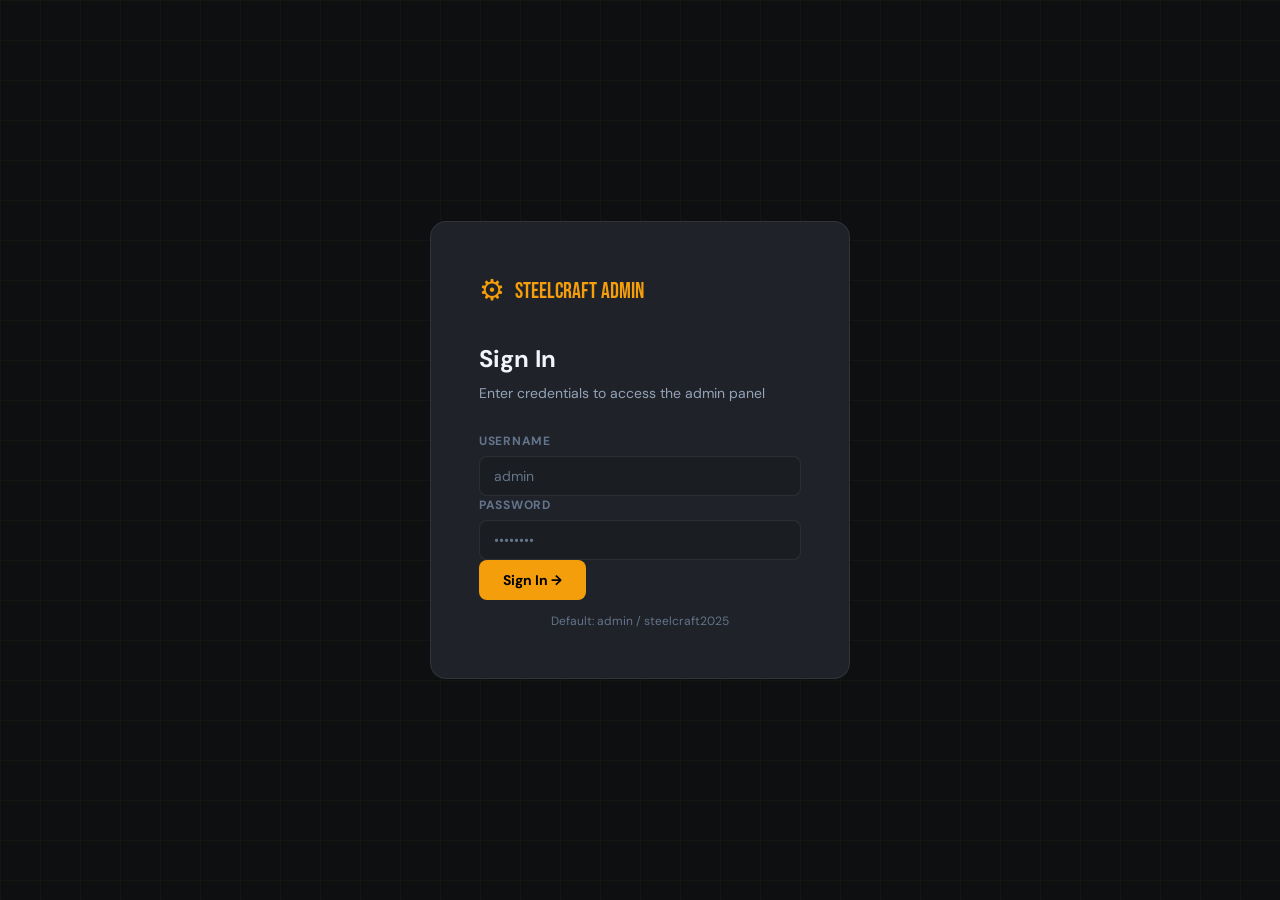
==== Admin.html @ 8d5dea6c "Add files via upload" ====
<!DOCTYPE html>
<html lang="en">
<head>
  <meta charset="UTF-8" />
  <meta name="viewport" content="width=device-width, initial-scale=1.0" />
  <title>SteelCraft Admin Panel</title>
  <link rel="preconnect" href="https://fonts.googleapis.com" />
  <link href="https://fonts.googleapis.com/css2?family=Bebas+Neue&family=DM+Sans:wght@300;400;500;600;700&family=DM+Mono:wght@400;500&display=swap" rel="stylesheet" />
  <link rel="stylesheet" href="admin.css" />
</head>
<body>

<!-- LOGIN SCREEN -->
<div id="loginScreen" class="login-screen">
  <div class="login-box">
    <div class="login-logo">
      <span>⚙</span>
      <span class="logo-text">STEEL<em>CRAFT</em> ADMIN</span>
    </div>
    <h2>Sign In</h2>
    <p class="login-sub">Enter credentials to access the admin panel</p>
    <div class="login-form">
      <div class="field-group">
        <label>Username</label>
        <input type="text" id="loginUser" placeholder="admin" />
      </div>
      <div class="field-group">
        <label>Password</label>
        <input type="password" id="loginPass" placeholder="••••••••" />
      </div>
      <div class="login-error hidden" id="loginError">Invalid credentials. Try: admin / steelcraft2025</div>
      <button class="btn-primary" onclick="doLogin()">Sign In →</button>
      <p class="login-hint">Default: admin / steelcraft2025</p>
    </div>
  </div>
</div>

<!-- ADMIN APP -->
<div id="adminApp" class="admin-app hidden">

  <!-- Sidebar -->
  <aside class="sidebar" id="sidebar">
    <div class="sb-logo">
      <span>⚙</span>
      <span class="logo-text">STEEL<em>CRAFT</em></span>
    </div>
    <nav class="sb-nav">
      <button class="sb-link active" data-panel="dashboard">📊 Dashboard</button>
      <button class="sb-link" data-panel="machines">⚙️ Machines</button>
      <button class="sb-link" data-panel="gallery">🖼️ Gallery</button>
      <button class="sb-link" data-panel="reviews">⭐ Reviews</button>
      <button class="sb-link" data-panel="settings">⚙ Settings</button>
    </nav>
    <div class="sb-bottom">
      <a href="../index.html" target="_blank" class="sb-link">🌐 View Website</a>
      <button class="sb-link" onclick="logout()">🚪 Logout</button>
    </div>
  </aside>

  <!-- Main -->
  <main class="admin-main">
    <header class="admin-header">
      <button class="sidebar-toggle" id="sidebarToggle">☰</button>
      <div class="ah-title" id="panelTitle">Dashboard</div>
      <div class="ah-right">
        <span class="ah-user">👤 Admin</span>
        <button class="btn-save" id="globalSave" onclick="saveAll()">💾 Save Changes</button>
      </div>
    </header>

    <!-- DASHBOARD -->
    <div class="panel active" id="panel-dashboard">
      <div class="dash-stats">
        <div class="dash-card">
          <div class="dc-icon">⚙️</div>
          <div class="dc-num" id="statMachines">0</div>
          <div class="dc-label">Machines Listed</div>
        </div>
        <div class="dash-card">
          <div class="dc-icon">🖼️</div>
          <div class="dc-num" id="statPhotos">0</div>
          <div class="dc-label">Gallery Photos</div>
        </div>
        <div class="dash-card">
          <div class="dc-icon">⭐</div>
          <div class="dc-num" id="statReviews">0</div>
          <div class="dc-label">Customer Reviews</div>
        </div>
        <div class="dash-card">
          <div class="dc-icon">🎥</div>
          <div class="dc-num" id="statVideos">0</div>
          <div class="dc-label">Videos</div>
        </div>
      </div>
      <div class="dash-actions">
        <h3>Quick Actions</h3>
        <div class="qa-grid">
          <button class="qa-btn" onclick="switchPanel('machines')">➕ Add Machine</button>
          <button class="qa-btn" onclick="switchPanel('gallery')">📷 Upload Photo</button>
          <button class="qa-btn" onclick="switchPanel('reviews')">💬 Add Review</button>
          <button class="qa-btn" onclick="exportData()">📤 Export Data</button>
        </div>
      </div>
      <div class="dash-recent">
        <h3>Recently Added Machines</h3>
        <div class="recent-list" id="recentMachines"></div>
      </div>
    </div>

    <!-- MACHINES PANEL -->
    <div class="panel" id="panel-machines">
      <div class="panel-toolbar">
        <h2>Manage Machines</h2>
        <button class="btn-primary" onclick="showAddMachineForm()">➕ Add New Machine</button>
      </div>

      <!-- Machine Form -->
      <div class="form-card hidden" id="machineFormCard">
        <h3 id="mFormTitle">Add New Machine</h3>
        <input type="hidden" id="mFormId" />
        <div class="form-grid">
          <div class="field-group">
            <label>Machine Name *</label>
            <input type="text" id="mName" placeholder="CNC Turning Center TC-500" />
          </div>
          <div class="field-group">
            <label>Category *</label>
            <select id="mCategory">
              <option value="cnc">CNC</option>
              <option value="lathe">Lathe</option>
              <option value="welding">Welding</option>
              <option value="press">Press</option>
              <option value="drilling">Drilling</option>
              <option value="other">Other</option>
            </select>
          </div>
          <div class="field-group">
            <label>Category Label</label>
            <input type="text" id="mCategoryLabel" placeholder="CNC Machine" />
          </div>
          <div class="field-group">
            <label>Price *</label>
            <input type="text" id="mPrice" placeholder="₹18,50,000" />
          </div>
          <div class="field-group">
            <label>Badge (optional)</label>
            <input type="text" id="mBadge" placeholder="BESTSELLER / HOT / PREMIUM" />
          </div>
          <div class="field-group">
            <label>Stock Status</label>
            <select id="mStock">
              <option value="in">In Stock</option>
              <option value="out">Out of Stock</option>
            </select>
          </div>
        </div>
        <div class="field-group full">
          <label>Description *</label>
          <textarea id="mDesc" rows="3" placeholder="Detailed description of the machine..."></textarea>
        </div>
        <div class="field-group full">
          <label>Main Image URL *</label>
          <input type="url" id="mImage" placeholder="https://images.unsplash.com/..." />
        </div>
        <div class="field-group full">
          <label>Gallery Images (one URL per line)</label>
          <textarea id="mGallery" rows="4" placeholder="https://...&#10;https://...&#10;https://..."></textarea>
        </div>
        <div class="field-group full">
          <label>Technical Specifications (Key: Value, one per line)</label>
          <textarea id="mSpecs" rows="6" placeholder="Max Swing Diameter: 500 mm&#10;Spindle Speed: 3500 RPM&#10;Weight: 4200 kg"></textarea>
        </div>
        <div class="form-actions">
          <button class="btn-primary" onclick="saveMachine()">💾 Save Machine</button>
          <button class="btn-ghost" onclick="cancelMachineForm()">Cancel</button>
        </div>
      </div>

      <!-- Machines List -->
      <div class="machines-table" id="machinesTable"></div>
    </div>

    <!-- GALLERY PANEL -->
    <div class="panel" id="panel-gallery">
      <div class="panel-toolbar">
        <h2>Manage Gallery</h2>
      </div>
      <div class="gallery-admin-tabs">
        <button class="ga-tab active" data-gtab="photos">📷 Photos</button>
        <button class="ga-tab" data-gtab="videos">🎥 Videos</button>
      </div>

      <!-- Photos -->
      <div id="ga-photos">
        <div class="add-photo-form form-card">
          <h3>Add Photo</h3>
          <div class="form-grid">
            <div class="field-group">
              <label>Image URL *</label>
              <input type="url" id="gPhotoUrl" placeholder="https://images.unsplash.com/..." />
            </div>
            <div class="field-group">
              <label>Caption</label>
              <input type="text" id="gPhotoCaption" placeholder="Workshop floor, Machine view..." />
            </div>
          </div>
          <button class="btn-primary" onclick="addPhoto()">➕ Add Photo</button>
        </div>
        <div class="gallery-admin-grid" id="galleryAdminGrid"></div>
      </div>

      <!-- Videos -->
      <div id="ga-videos" class="hidden">
        <div class="add-photo-form form-card">
          <h3>Add YouTube Video</h3>
          <div class="form-grid">
            <div class="field-group">
              <label>YouTube Video ID *</label>
              <input type="text" id="gVideoId" placeholder="dQw4w9WgXcQ (from youtube.com/watch?v=...)" />
            </div>
            <div class="field-group">
              <label>Caption</label>
              <input type="text" id="gVideoCaption" placeholder="Machine demo, Customer review..." />
            </div>
          </div>
          <button class="btn-primary" onclick="addVideo()">➕ Add Video</button>
        </div>
        <div class="gallery-admin-grid" id="videoAdminGrid"></div>
      </div>
    </div>

    <!-- REVIEWS PANEL -->
    <div class="panel" id="panel-reviews">
      <div class="panel-toolbar">
        <h2>Manage Reviews</h2>
        <button class="btn-primary" onclick="showAddReviewForm()">➕ Add Review</button>
      </div>
      <div class="form-card hidden" id="reviewFormCard">
        <h3 id="rFormTitle">Add Review</h3>
        <input type="hidden" id="rFormIdx" value="-1" />
        <div class="form-grid">
          <div class="field-group">
            <label>Customer Name *</label>
            <input type="text" id="rName" placeholder="Rajesh Mehta" />
          </div>
          <div class="field-group">
            <label>Company & Location</label>
            <input type="text" id="rCompany" placeholder="Mehta Auto Parts, Pune" />
          </div>
          <div class="field-group">
            <label>Rating (1–5) *</label>
            <select id="rRating">
              <option value="5">★★★★★ (5)</option>
              <option value="4">★★★★☆ (4)</option>
              <option value="3">★★★☆☆ (3)</option>
              <option value="2">★★☆☆☆ (2)</option>
              <option value="1">★☆☆☆☆ (1)</option>
            </select>
          </div>
          <div class="field-group">
            <label>Product Purchased</label>
            <input type="text" id="rProduct" placeholder="CNC Turning Center TC-500" />
          </div>
        </div>
        <div class="field-group full">
          <label>Review Text *</label>
          <textarea id="rText" rows="4" placeholder="Customer's review..."></textarea>
        </div>
        <div class="form-actions">
          <button class="btn-primary" onclick="saveReview()">💾 Save Review</button>
          <button class="btn-ghost" onclick="cancelReviewForm()">Cancel</button>
        </div>
      </div>
      <div class="reviews-admin-list" id="reviewsAdminList"></div>
    </div>

    <!-- SETTINGS PANEL -->
    <div class="panel" id="panel-settings">
      <h2>Site Settings</h2>
      <div class="form-card">
        <h3>Contact Information</h3>
        <div class="form-grid">
          <div class="field-group">
            <label>Phone / WhatsApp Number</label>
            <input type="text" id="setPhone" placeholder="+91 98765 43210" />
          </div>
          <div class="field-group">
            <label>Email Address</label>
            <input type="email" id="setEmail" placeholder="info@steelcraftworkshop.com" />
          </div>
          <div class="field-group full">
            <label>Address</label>
            <input type="text" id="setAddress" placeholder="12 Industrial Estate, Kasba, Kolkata – 700042" />
          </div>
        </div>
        <div class="form-actions">
          <button class="btn-primary" onclick="saveSettings()">💾 Save Settings</button>
        </div>
      </div>
      <div class="form-card" style="margin-top:24px">
        <h3>Data Management</h3>
        <div class="qa-grid">
          <button class="qa-btn" onclick="exportData()">📤 Export JSON</button>
          <button class="qa-btn danger" onclick="resetData()">🗑️ Reset to Default</button>
        </div>
        <p style="color:var(--text3);font-size:.8rem;margin-top:16px">All data is stored in your browser's localStorage. Export regularly to keep a backup.</p>
      </div>
      <div class="form-card" style="margin-top:24px">
        <h3>Change Password</h3>
        <div class="form-grid">
          <div class="field-group">
            <label>New Username</label>
            <input type="text" id="newUser" placeholder="admin" />
          </div>
          <div class="field-group">
            <label>New Password</label>
            <input type="password" id="newPass" placeholder="••••••••" />
          </div>
        </div>
        <button class="btn-primary" onclick="changePassword()">🔒 Update Credentials</button>
      </div>
    </div>

  </main>
</div>

<!-- Toast -->
<div class="toast" id="adminToast"></div>

<script src="../js/data.js"></script>
<script src="admin.js"></script>
</body>
</html>
---- admin.css ----
/* ═══════════════════════════════════════════════
   STEELCRAFT ADMIN PANEL — CSS
═══════════════════════════════════════════════ */

:root {
  --bg: #0e0f11;
  --bg2: #141619;
  --bg3: #1a1d21;
  --surface: #1f2228;
  --surface2: #272b33;
  --border: rgba(255,255,255,0.08);
  --amber: #f59e0b;
  --amber-light: #fbbf24;
  --steel: #94a3b8;
  --text: #f1f5f9;
  --text2: #94a3b8;
  --text3: #64748b;
  --green: #22c55e;
  --red: #ef4444;
  --radius: 10px;
  --sidebar-w: 240px;
  --font-body: 'DM Sans', sans-serif;
  --font-display: 'Bebas Neue', sans-serif;
  --font-mono: 'DM Mono', monospace;
  --transition: 0.25s ease;
}

*, *::before, *::after { box-sizing: border-box; margin: 0; padding: 0; }
html, body { height: 100%; }
body { background: var(--bg); color: var(--text); font-family: var(--font-body); font-size: 14px; line-height: 1.5; }
a { color: inherit; text-decoration: none; }
button { cursor: pointer; border: none; background: none; font-family: inherit; font-size: inherit; }
input, select, textarea { font-family: inherit; font-size: inherit; }

::-webkit-scrollbar { width: 5px; }
::-webkit-scrollbar-track { background: var(--bg); }
::-webkit-scrollbar-thumb { background: var(--surface2); border-radius: 3px; }

/* ─── LOGIN ─── */
.login-screen {
  min-height: 100vh; display: flex; align-items: center; justify-content: center;
  background: var(--bg);
  background-image: linear-gradient(rgba(245,158,11,0.04) 1px, transparent 1px),
    linear-gradient(90deg, rgba(245,158,11,0.04) 1px, transparent 1px);
  background-size: 40px 40px;
}
.login-box {
  background: var(--surface); border: 1px solid var(--border);
  border-radius: 16px; padding: 48px; width: 420px; max-width: 90vw;
}
.login-logo {
  display: flex; align-items: center; gap: 10px;
  font-family: var(--font-display); font-size: 1.4rem; margin-bottom: 28px;
  color: var(--amber);
}
.login-logo span:first-child { font-size: 1.8rem; }
.logo-text em { color: var(--amber); font-style: normal; }
.login-box h2 { font-size: 1.5rem; margin-bottom: 6px; }
.login-sub { color: var(--text2); font-size: 0.875rem; margin-bottom: 28px; }
.login-error {
  background: rgba(239,68,68,0.1); border: 1px solid rgba(239,68,68,0.3);
  color: var(--red); padding: 10px 14px; border-radius: 8px; font-size: 0.825rem;
  margin-bottom: 16px;
}
.login-hint { color: var(--text3); font-size: 0.75rem; text-align: center; margin-top: 12px; }

/* ─── ADMIN APP ─── */
.admin-app { display: flex; height: 100vh; overflow: hidden; }

/* ─── SIDEBAR ─── */
.sidebar {
  width: var(--sidebar-w); background: var(--bg2);
  border-right: 1px solid var(--border);
  display: flex; flex-direction: column;
  flex-shrink: 0; transition: transform var(--transition);
  z-index: 100;
}
.sb-logo {
  display: flex; align-items: center; gap: 8px; padding: 20px 20px 16px;
  font-family: var(--font-display); font-size: 1.1rem; color: var(--amber);
  border-bottom: 1px solid var(--border);
}
.sb-logo span:first-child { font-size: 1.4rem; }
.sb-nav { flex: 1; padding: 16px 12px; display: flex; flex-direction: column; gap: 4px; overflow-y: auto; }
.sb-link {
  display: flex; align-items: center; gap: 10px;
  padding: 11px 14px; border-radius: 8px; width: 100%; text-align: left;
  color: var(--text2); font-weight: 500; font-size: 0.875rem;
  transition: var(--transition);
}
.sb-link:hover { background: var(--surface); color: var(--text); }
.sb-link.active { background: rgba(245,158,11,0.12); color: var(--amber); font-weight: 600; }
.sb-bottom { padding: 12px; border-top: 1px solid var(--border); display: flex; flex-direction: column; gap: 4px; }

/* ─── MAIN ─── */
.admin-main { flex: 1; display: flex; flex-direction: column; overflow: hidden; }
.admin-header {
  height: 60px; background: var(--bg2); border-bottom: 1px solid var(--border);
  display: flex; align-items: center; gap: 16px; padding: 0 24px; flex-shrink: 0;
}
.sidebar-toggle { display: none; font-size: 1.2rem; color: var(--text2); }
.ah-title { font-weight: 700; font-size: 1rem; flex: 1; }
.ah-right { display: flex; align-items: center; gap: 12px; }
.ah-user { font-size: 0.8rem; color: var(--text3); }
.btn-save {
  background: var(--amber); color: #000; padding: 8px 18px; border-radius: 6px;
  font-weight: 700; font-size: 0.8rem; transition: var(--transition);
}
.btn-save:hover { background: var(--amber-light); }

/* ─── PANELS ─── */
.panel { display: none; flex: 1; overflow-y: auto; padding: 28px 24px; }
.panel.active { display: block; }

/* ─── DASHBOARD ─── */
.dash-stats { display: grid; grid-template-columns: repeat(4, 1fr); gap: 16px; margin-bottom: 32px; }
.dash-card {
  background: var(--surface); border: 1px solid var(--border); border-radius: var(--radius);
  padding: 24px; text-align: center;
}
.dc-icon { font-size: 2rem; margin-bottom: 10px; }
.dc-num { font-family: var(--font-display); font-size: 2.4rem; color: var(--amber); letter-spacing: .04em; }
.dc-label { font-size: 0.75rem; color: var(--text3); font-weight: 600; text-transform: uppercase; letter-spacing: .06em; margin-top: 4px; }
.dash-actions { background: var(--surface); border: 1px solid var(--border); border-radius: var(--radius); padding: 24px; margin-bottom: 24px; }
.dash-actions h3 { margin-bottom: 16px; }
.qa-grid { display: flex; gap: 12px; flex-wrap: wrap; }
.qa-btn {
  background: var(--surface2); border: 1px solid var(--border);
  color: var(--text); padding: 10px 20px; border-radius: 8px;
  font-weight: 600; font-size: 0.85rem; transition: var(--transition);
}
.qa-btn:hover { border-color: var(--amber); color: var(--amber); }
.qa-btn.danger:hover { border-color: var(--red); color: var(--red); }
.dash-recent { background: var(--surface); border: 1px solid var(--border); border-radius: var(--radius); padding: 24px; }
.dash-recent h3 { margin-bottom: 16px; }
.recent-item {
  display: flex; align-items: center; gap: 14px;
  padding: 12px 0; border-bottom: 1px solid var(--border);
}
.recent-item:last-child { border-bottom: none; }
.ri-img { width: 50px; height: 40px; border-radius: 6px; object-fit: cover; flex-shrink: 0; }
.ri-name { font-weight: 600; font-size: 0.875rem; }
.ri-price { color: var(--amber); font-size: 0.8rem; font-family: var(--font-mono); }

/* ─── PANEL TOOLBAR ─── */
.panel-toolbar { display: flex; align-items: center; justify-content: space-between; margin-bottom: 24px; }
.panel-toolbar h2 { font-size: 1.25rem; }

/* ─── FORM CARD ─── */
.form-card {
  background: var(--surface); border: 1px solid var(--border);
  border-radius: var(--radius); padding: 28px; margin-bottom: 28px;
}
.form-card h3 { margin-bottom: 22px; font-size: 1rem; }
.form-grid { display: grid; grid-template-columns: 1fr 1fr; gap: 16px 20px; margin-bottom: 16px; }
.field-group { display: flex; flex-direction: column; gap: 6px; }
.field-group.full { grid-column: 1 / -1; }
.field-group label { font-size: 0.75rem; font-weight: 700; color: var(--text3); text-transform: uppercase; letter-spacing: .06em; }
.field-group input, .field-group select, .field-group textarea {
  background: var(--bg3); border: 1px solid var(--border);
  border-radius: 8px; padding: 10px 14px; color: var(--text);
  transition: var(--transition); resize: vertical;
}
.field-group input:focus, .field-group select, .field-group textarea:focus {
  outline: none; border-color: var(--amber);
}
.field-group input::placeholder, .field-group textarea::placeholder { color: var(--text3); }
.form-actions { display: flex; gap: 12px; margin-top: 20px; }

/* ─── BUTTONS ─── */
.btn-primary {
  background: var(--amber); color: #000; padding: 11px 24px; border-radius: 8px;
  font-weight: 700; font-size: 0.875rem; transition: var(--transition); display: inline-flex; align-items: center; gap: 6px;
}
.btn-primary:hover { background: var(--amber-light); }
.btn-ghost {
  background: transparent; border: 1px solid var(--border); color: var(--text2);
  padding: 11px 22px; border-radius: 8px; font-weight: 500; font-size: 0.875rem;
  transition: var(--transition);
}
.btn-ghost:hover { border-color: var(--amber); color: var(--amber); }
.btn-sm { padding: 6px 14px; font-size: 0.78rem; border-radius: 6px; font-weight: 600; }
.btn-danger { background: rgba(239,68,68,0.15); color: var(--red); border: 1px solid rgba(239,68,68,0.3); padding: 6px 14px; border-radius: 6px; font-weight: 600; font-size: 0.78rem; transition: var(--transition); }
.btn-danger:hover { background: rgba(239,68,68,0.25); }
.btn-edit { background: rgba(245,158,11,0.12); color: var(--amber); border: 1px solid rgba(245,158,11,0.3); padding: 6px 14px; border-radius: 6px; font-weight: 600; font-size: 0.78rem; transition: var(--transition); }
.btn-edit:hover { background: rgba(245,158,11,0.22); }

/* ─── MACHINES TABLE ─── */
.machines-table { display: flex; flex-direction: column; gap: 12px; }
.machine-row {
  background: var(--surface); border: 1px solid var(--border);
  border-radius: var(--radius); padding: 18px 20px;
  display: flex; align-items: center; gap: 16px;
}
.mr-img { width: 70px; height: 55px; border-radius: 8px; object-fit: cover; flex-shrink: 0; }
.mr-info { flex: 1; }
.mr-name { font-weight: 700; margin-bottom: 4px; }
.mr-meta { display: flex; gap: 12px; flex-wrap: wrap; font-size: 0.78rem; color: var(--text3); }
.mr-price { color: var(--amber); font-family: var(--font-mono); font-weight: 600; }
.mr-actions { display: flex; gap: 8px; flex-shrink: 0; }
.badge-pill {
  display: inline-block; padding: 2px 10px; border-radius: 100px; font-size: 0.7rem; font-weight: 700;
}
.badge-in { background: rgba(34,197,94,0.15); color: var(--green); border: 1px solid rgba(34,197,94,0.3); }
.badge-out { background: rgba(239,68,68,0.15); color: var(--red); border: 1px solid rgba(239,68,68,0.3); }

/* ─── GALLERY ADMIN ─── */
.gallery-admin-tabs { display: flex; gap: 10px; margin-bottom: 20px; }
.ga-tab {
  padding: 9px 22px; border-radius: 8px; border: 1px solid var(--border);
  color: var(--text2); font-weight: 600; font-size: 0.875rem; transition: var(--transition);
}
.ga-tab.active { background: var(--amber); color: #000; border-color: var(--amber); }
.ga-tab:hover:not(.active) { border-color: var(--amber); color: var(--amber); }

.add-photo-form { margin-bottom: 24px; }
.gallery-admin-grid {
  display: grid; grid-template-columns: repeat(auto-fill, minmax(180px, 1fr)); gap: 14px;
}
.ga-item {
  background: var(--surface); border: 1px solid var(--border); border-radius: var(--radius);
  overflow: hidden;
}
.ga-item img { width: 100%; height: 130px; object-fit: cover; display: block; }
.ga-item .ga-footer { padding: 10px 12px; display: flex; align-items: center; justify-content: space-between; }
.ga-caption { font-size: 0.75rem; color: var(--text2); flex: 1; white-space: nowrap; overflow: hidden; text-overflow: ellipsis; }

.video-thumb {
  background: var(--bg3); height: 130px; display: flex; align-items: center; justify-content: center;
  font-size: 2rem; cursor: pointer; text-decoration: none;
}

/* ─── REVIEWS ADMIN ─── */
.reviews-admin-list { display: flex; flex-direction: column; gap: 14px; }
.review-row {
  background: var(--surface); border: 1px solid var(--border);
  border-radius: var(--radius); padding: 18px 20px;
  display: flex; align-items: flex-start; gap: 16px;
}
.rr-info { flex: 1; }
.rr-name { font-weight: 700; }
.rr-stars { color: var(--amber); font-size: 0.85rem; margin: 4px 0; }
.rr-text { color: var(--text2); font-size: 0.85rem; line-height: 1.6; }
.rr-meta { font-size: 0.75rem; color: var(--text3); margin-top: 6px; }
.rr-actions { display: flex; gap: 8px; flex-shrink: 0; }

/* ─── TOAST ─── */
.toast {
  position: fixed; bottom: 24px; left: 50%; transform: translateX(-50%) translateY(12px);
  background: var(--surface); border: 1px solid var(--amber); color: var(--text);
  padding: 12px 24px; border-radius: 100px; font-weight: 600; font-size: 0.85rem;
  opacity: 0; pointer-events: none; transition: all 0.3s ease; z-index: 9999; white-space: nowrap;
}
.toast.show { opacity: 1; transform: translateX(-50%) translateY(0); }

/* ─── UTILITIES ─── */
.hidden { display: none !important; }

/* ─── RESPONSIVE ─── */
@media (max-width: 768px) {
  .sidebar {
    position: fixed; left: 0; top: 0; bottom: 0;
    transform: translateX(-100%);
  }
  .sidebar.open { transform: translateX(0); }
  .sidebar-toggle { display: block; }
  .dash-stats { grid-template-columns: 1fr 1fr; }
  .form-grid { grid-template-columns: 1fr; }
  .machine-row { flex-wrap: wrap; }
  .mr-img { width: 60px; height: 45px; }
}
@media (max-width: 480px) {
  .dash-stats { grid-template-columns: 1fr; }
  .panel { padding: 16px; }
}
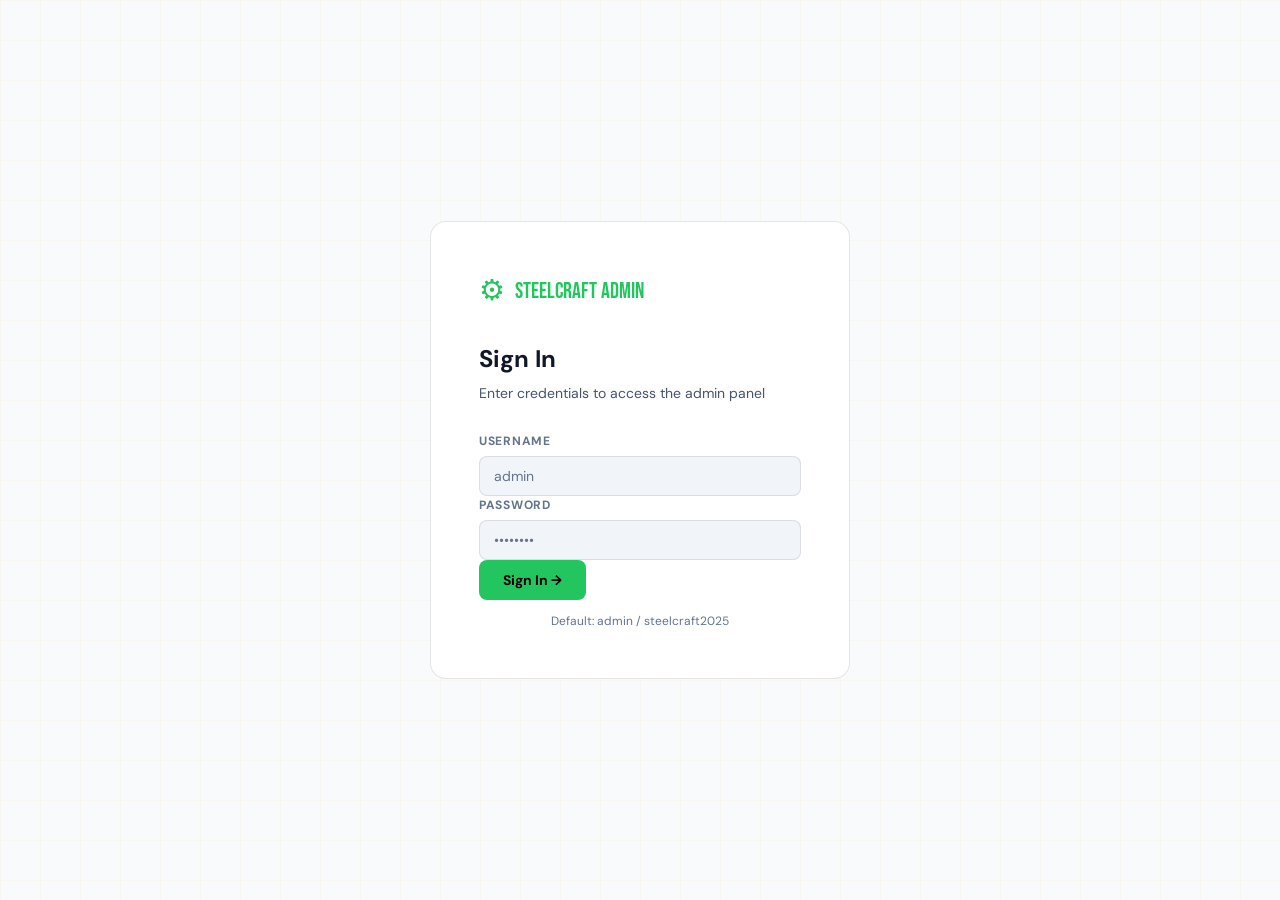
==== commit 27702517: "." ====
--- a/Admin.html
+++ b/Admin.html
@@ -290,7 +290,7 @@
           </div>
           <div class="field-group full">
             <label>Address</label>
-            <input type="text" id="setAddress" placeholder="12 Industrial Estate, Kasba, Kolkata – 700042" />
+            <input type="text" id="setAddress" placeholder="12 Industrial Estate, Asansol – 713301" />
           </div>
         </div>
         <div class="form-actions">
@@ -327,7 +327,7 @@
 <!-- Toast -->
 <div class="toast" id="adminToast"></div>
 
-<script src="../js/data.js"></script>
+<script src="data.js"></script>
 <script src="admin.js"></script>
 </body>
 </html>
--- a/admin.css
+++ b/admin.css
@@ -3,17 +3,17 @@
 ═══════════════════════════════════════════════ */
 
 :root {
-  --bg: #0e0f11;
-  --bg2: #141619;
-  --bg3: #1a1d21;
-  --surface: #1f2228;
-  --surface2: #272b33;
-  --border: rgba(255,255,255,0.08);
-  --amber: #f59e0b;
-  --amber-light: #fbbf24;
-  --steel: #94a3b8;
-  --text: #f1f5f9;
-  --text2: #94a3b8;
+  --bg: #f8fafc;
+  --bg2: #ffffff;
+  --bg3: #f1f5f9;
+  --surface: #ffffff;
+  --surface2: #f8fafc;
+  --border: rgba(0,0,0,0.1);
+  --amber: #22c55e;
+  --amber-light: #34d399;
+  --steel: #64748b;
+  --text: #0f172a;
+  --text2: #475569;
   --text3: #64748b;
   --green: #22c55e;
   --red: #ef4444;
